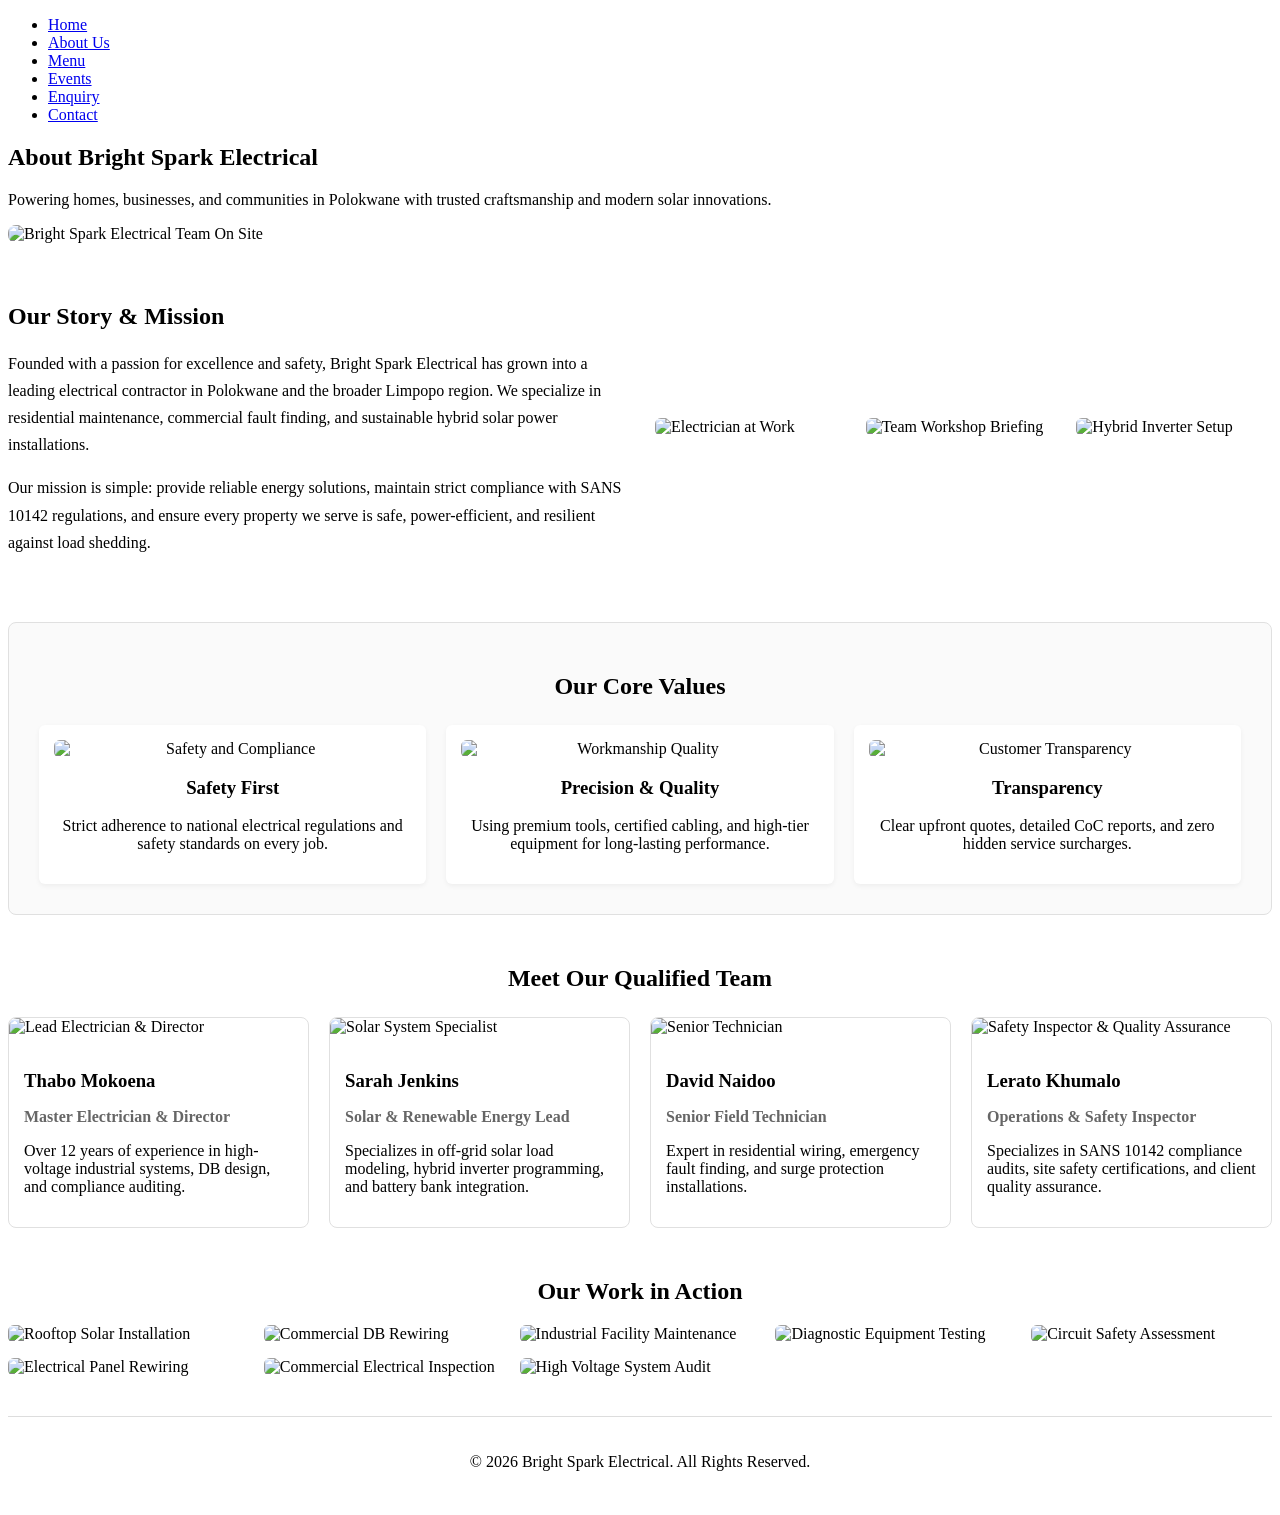
==== pages/aboutus.html @ 5223aad1 "PART 2 CSS" ====
<!DOCTYPE html>
<html lang="en">
<head>
    <meta charset="UTF-8">
    <meta name="viewport" content="width=device-width, initial-scale=1.0">
    <title>Bright Spark Electrical | About Us</title>
    <link rel="stylesheet" href="css/style.css">
</head>
<body>

    <header>
        <nav>
            <ul>
                <li><a href="../index.html">Home</a></li>
                <li><a href="aboutus.html" class="active">About Us</a></li>
                <li><a href="menu.html">Menu</a></li>
                <li><a href="events.html">Events</a></li>
                <li><a href="enquiry.html">Enquiry</a></li>
                <li><a href="contact.html">Contact</a></li>
            </ul>
        </nav>
    </header>

    <main>
        <!-- Page Title & Header Banner -->
        <section class="page-title">
            <h2>About Bright Spark Electrical</h2>
            <p>Powering homes, businesses, and communities in Polokwane with trusted craftsmanship and modern solar innovations.</p>
        </section>

        <!-- Main Banner Image -->
        <section class="hero-image-banner" style="margin-bottom: 40px;">
            <img src="https://images.unsplash.com/photo-1581092160607-ee22621dd758?q=80&w=1200&auto=format&fit=max" alt="Bright Spark Electrical Team On Site" style="width: 100%; height: auto; display: block; border-radius: 8px;">
        </section>

        <!-- Story & Mission Section -->
        <section class="about-story" style="display: grid; grid-template-columns: repeat(auto-fit, minmax(300px, 1fr)); gap: 30px; align-items: center; margin-bottom: 50px;">
            <div class="story-text">
                <h2>Our Story & Mission</h2>
                <p style="line-height: 1.7; margin-bottom: 15px;">
                    Founded with a passion for excellence and safety, Bright Spark Electrical has grown into a leading electrical contractor in Polokwane and the broader Limpopo region. We specialize in residential maintenance, commercial fault finding, and sustainable hybrid solar power installations.
                </p>
                <p style="line-height: 1.7;">
                    Our mission is simple: provide reliable energy solutions, maintain strict compliance with SANS 10142 regulations, and ensure every property we serve is safe, power-efficient, and resilient against load shedding.
                </p>
            </div>
            <!-- Story Gallery -->
            <div class="story-gallery" style="display: grid; grid-template-columns: repeat(auto-fit, minmax(140px, 1fr)); gap: 15px;">
                <img src="https://images.unsplash.com/photo-1621905251189-08b45d6a269e?q=80&w=600&auto=format&fit=max" alt="Electrician at Work" style="width: 100%; height: auto; display: block; border-radius: 6px;">
                <img src="https://images.unsplash.com/photo-1511578314322-379afb476865?q=80&w=600&auto=format&fit=max" alt="Team Workshop Briefing" style="width: 100%; height: auto; display: block; border-radius: 6px;">
                <img src="https://images.unsplash.com/photo-1542332213-9b5a5a3fad35?q=80&w=600&auto=format&fit=max" alt="Hybrid Inverter Setup" style="width: 100%; height: auto; display: block; border-radius: 6px;">
            </div>
        </section>

        <!-- Core Values Section -->
        <section class="core-values" style="margin-bottom: 50px; background: #fafafa; padding: 30px; border-radius: 8px; border: 1px solid #e0e0e0;">
            <h2 style="text-align: center; margin-bottom: 25px;">Our Core Values</h2>
            <div class="values-grid" style="display: grid; grid-template-columns: repeat(auto-fit, minmax(220px, 1fr)); gap: 20px;">
                
                <div class="value-card" style="text-align: center; padding: 15px; background: white; border-radius: 6px; box-shadow: 0 2px 5px rgba(0,0,0,0.05);">
                    <img src="https://images.unsplash.com/photo-1454165804606-c3d57bc86b40?q=80&w=600&auto=format&fit=max" alt="Safety and Compliance" style="width: 100%; height: auto; display: block; border-radius: 6px; margin-bottom: 10px;">
                    <h3>Safety First</h3>
                    <p>Strict adherence to national electrical regulations and safety standards on every job.</p>
                </div>

                <div class="value-card" style="text-align: center; padding: 15px; background: white; border-radius: 6px; box-shadow: 0 2px 5px rgba(0,0,0,0.05);">
                    <img src="https://images.unsplash.com/photo-1504384308090-c894fdcc538d?q=80&w=600&auto=format&fit=max" alt="Workmanship Quality" style="width: 100%; height: auto; display: block; border-radius: 6px; margin-bottom: 10px;">
                    <h3>Precision & Quality</h3>
                    <p>Using premium tools, certified cabling, and high-tier equipment for long-lasting performance.</p>
                </div>

                <div class="value-card" style="text-align: center; padding: 15px; background: white; border-radius: 6px; box-shadow: 0 2px 5px rgba(0,0,0,0.05);">
                    <img src="https://images.unsplash.com/photo-1513836279014-a89f7a76ae86?q=80&w=600&auto=format&fit=max" alt="Customer Transparency" style="width: 100%; height: auto; display: block; border-radius: 6px; margin-bottom: 10px;">
                    <h3>Transparency</h3>
                    <p>Clear upfront quotes, detailed CoC reports, and zero hidden service surcharges.</p>
                </div>

            </div>
        </section>

        <!-- Leadership & Team Showcase -->
        <section class="team-section" style="margin-bottom: 50px;">
            <h2 style="text-align: center; margin-bottom: 25px;">Meet Our Qualified Team</h2>
            <div class="team-grid" style="display: grid; grid-template-columns: repeat(auto-fit, minmax(240px, 1fr)); gap: 20px;">
                
                <article class="team-card" style="border: 1px solid #e0e0e0; border-radius: 8px; overflow: hidden; background: #fff;">
                    <img src="https://images.unsplash.com/photo-1560250097-0b93528c311a?q=80&w=600&auto=format&fit=max" alt="Lead Electrician & Director" style="width: 100%; height: auto; display: block; border-radius: 8px 8px 0 0;">
                    <div style="padding: 15px;">
                        <h3 style="margin-bottom: 5px;">Thabo Mokoena</h3>
                        <p style="color: #666; font-weight: bold; margin-bottom: 10px;">Master Electrician & Director</p>
                        <p>Over 12 years of experience in high-voltage industrial systems, DB design, and compliance auditing.</p>
                    </div>
                </article>

                <article class="team-card" style="border: 1px solid #e0e0e0; border-radius: 8px; overflow: hidden; background: #fff;">
                    <img src="https://images.unsplash.com/photo-1573496359142-b8d87734a5a2?q=80&w=600&auto=format&fit=max" alt="Solar System Specialist" style="width: 100%; height: auto; display: block; border-radius: 8px 8px 0 0;">
                    <div style="padding: 15px;">
                        <h3 style="margin-bottom: 5px;">Sarah Jenkins</h3>
                        <p style="color: #666; font-weight: bold; margin-bottom: 10px;">Solar & Renewable Energy Lead</p>
                        <p>Specializes in off-grid solar load modeling, hybrid inverter programming, and battery bank integration.</p>
                    </div>
                </article>

                <article class="team-card" style="border: 1px solid #e0e0e0; border-radius: 8px; overflow: hidden; background: #fff;">
                    <img src="https://images.unsplash.com/photo-1519085360753-af0119f7cbe7?q=80&w=600&auto=format&fit=max" alt="Senior Technician" style="width: 100%; height: auto; display: block; border-radius: 8px 8px 0 0;">
                    <div style="padding: 15px;">
                        <h3 style="margin-bottom: 5px;">David Naidoo</h3>
                        <p style="color: #666; font-weight: bold; margin-bottom: 10px;">Senior Field Technician</p>
                        <p>Expert in residential wiring, emergency fault finding, and surge protection installations.</p>
                    </div>
                </article>

                <article class="team-card" style="border: 1px solid #e0e0e0; border-radius: 8px; overflow: hidden; background: #fff;">
                    <img src="https://images.unsplash.com/photo-1573497019940-1c28c88b4f3e?q=80&w=600&auto=format&fit=max" alt="Safety Inspector & Quality Assurance" style="width: 100%; height: auto; display: block; border-radius: 8px 8px 0 0;">
                    <div style="padding: 15px;">
                        <h3 style="margin-bottom: 5px;">Lerato Khumalo</h3>
                        <p style="color: #666; font-weight: bold; margin-bottom: 10px;">Operations & Safety Inspector</p>
                        <p>Specializes in SANS 10142 compliance audits, site safety certifications, and client quality assurance.</p>
                    </div>
                </article>

            </div>
        </section>

        <!-- Project Photo Gallery Showcase -->
        <section class="gallery-showcase" style="margin-bottom: 40px;">
            <h2 style="text-align: center; margin-bottom: 20px;">Our Work in Action</h2>
            <div class="gallery-grid" style="display: grid; grid-template-columns: repeat(auto-fit, minmax(200px, 1fr)); gap: 15px;">
                <img src="https://images.unsplash.com/photo-1509391365360-2e959784a276?q=80&w=600&auto=format&fit=max" alt="Rooftop Solar Installation" style="width: 100%; height: auto; display: block; border-radius: 6px;">
                <img src="https://images.unsplash.com/photo-1558494949-ef010cbdcc31?q=80&w=600&auto=format&fit=max" alt="Commercial DB Rewiring" style="width: 100%; height: auto; display: block; border-radius: 6px;">
                <img src="https://images.unsplash.com/photo-1497435334941-8c899ee9e8e9?q=80&w=600&auto=format&fit=max" alt="Industrial Facility Maintenance" style="width: 100%; height: auto; display: block; border-radius: 6px;">
                <img src="https://images.unsplash.com/photo-1581092580497-e0d23cbdf1dc?q=80&w=600&auto=format&fit=max" alt="Diagnostic Equipment Testing" style="width: 100%; height: auto; display: block; border-radius: 6px;">
                <img src="https://images.unsplash.com/photo-1530124566582-a618bc2615dc?q=80&w=600&auto=format&fit=max" alt="Circuit Safety Assessment" style="width: 100%; height: auto; display: block; border-radius: 6px;">
                <img src="https://images.unsplash.com/photo-1572981779307-38b8cabb2407?q=80&w=600&auto=format&fit=max" alt="Electrical Panel Rewiring" style="width: 100%; height: auto; display: block; border-radius: 6px;">
                <img src="https://images.unsplash.com/photo-1581092335397-9583fe92d232?q=80&w=600&auto=format&fit=max" alt="Commercial Electrical Inspection" style="width: 100%; height: auto; display: block; border-radius: 6px;">
                <img src="https://images.unsplash.com/photo-1581092162384-8987c1d64718?q=80&w=600&auto=format&fit=max" alt="High Voltage System Audit" style="width: 100%; height: auto; display: block; border-radius: 6px;">
            </div>
        </section>
    </main>

    <footer class="main-footer" style="margin-top: 40px; text-align: center; padding: 20px 0; border-top: 1px solid #ddd;">
        <div class="footer-content">
            <p>&copy; 2026 Bright Spark Electrical. All Rights Reserved.</p>
        </div>
    </footer>

</body>
</html>
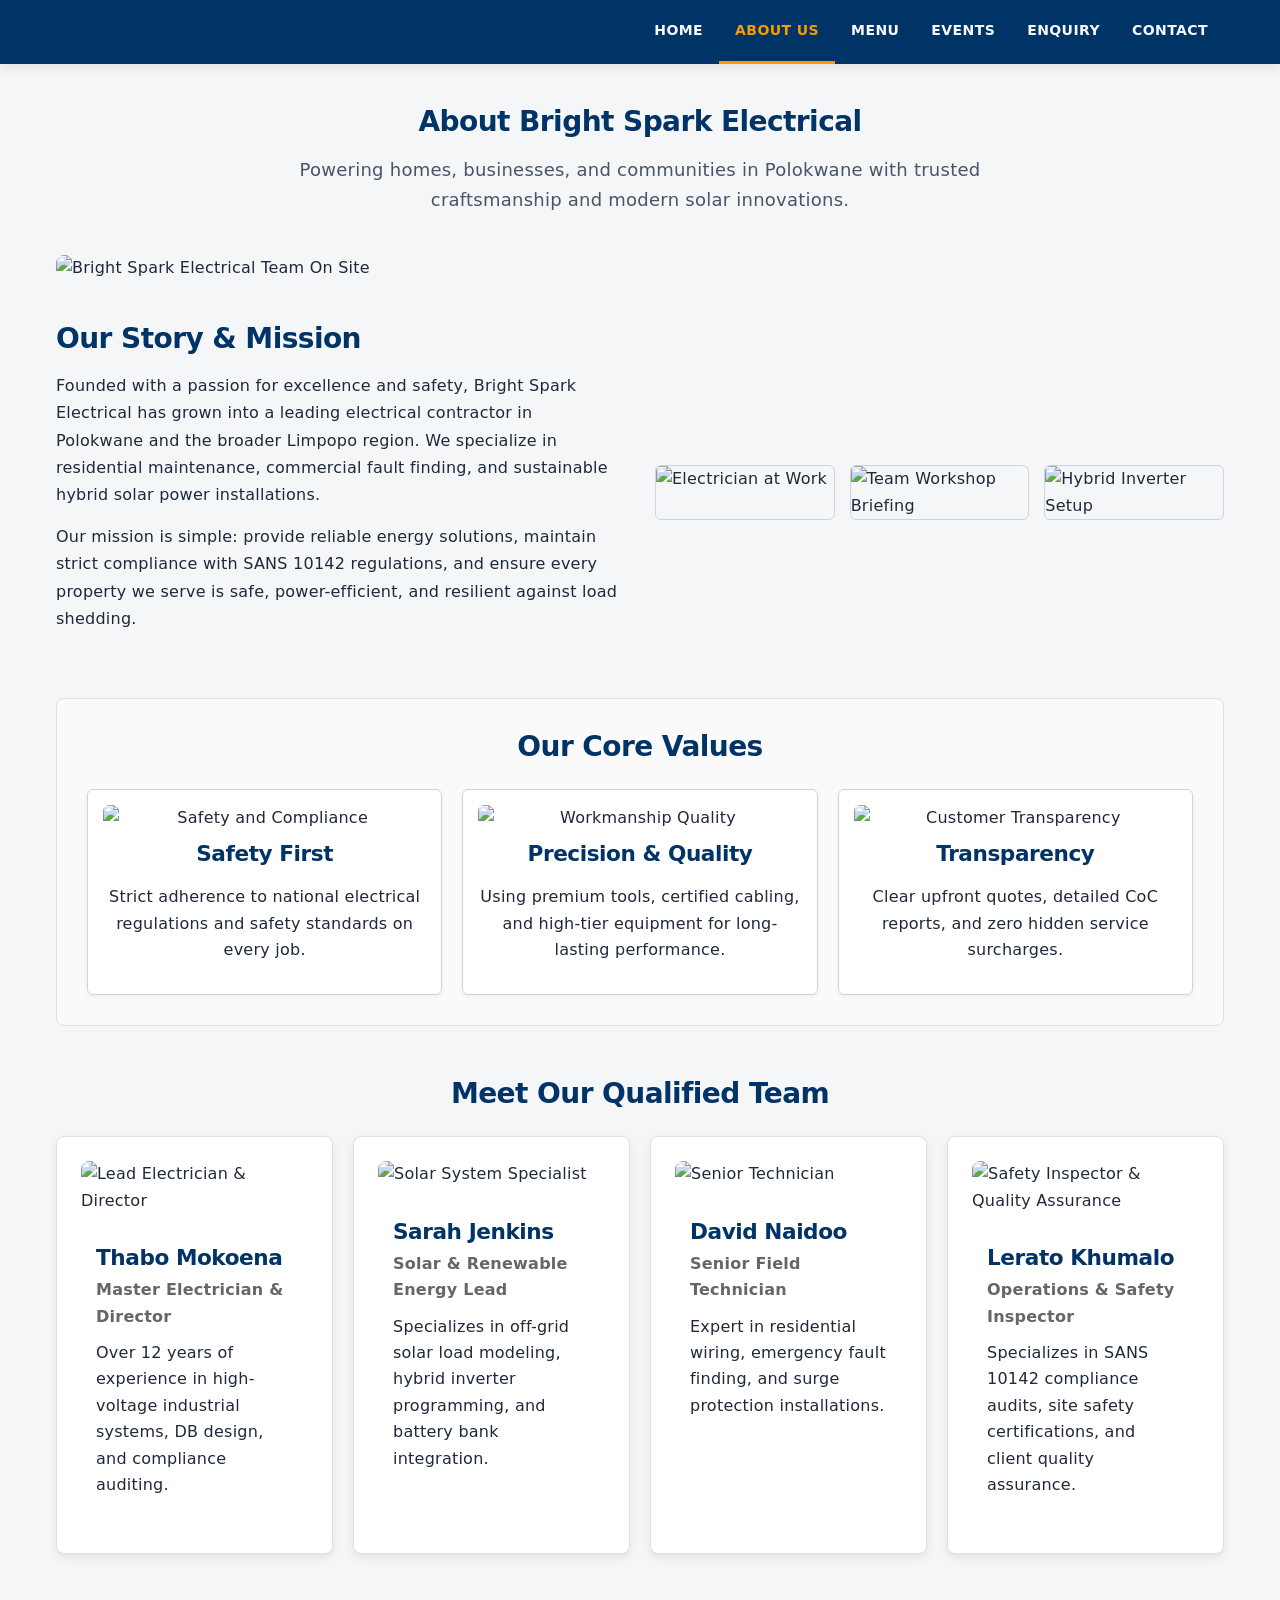
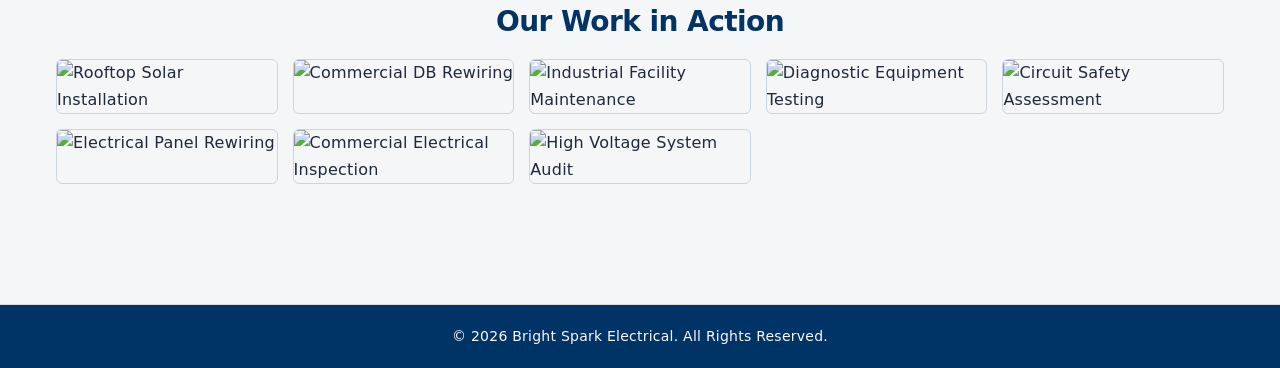
==== commit 8eda95bd: "updated css css" ====
--- a/pages/aboutus.html
+++ b/pages/aboutus.html
@@ -4,7 +4,7 @@
     <meta charset="UTF-8">
     <meta name="viewport" content="width=device-width, initial-scale=1.0">
     <title>Bright Spark Electrical | About Us</title>
-    <link rel="stylesheet" href="css/style.css">
+    <link rel="stylesheet" href="../Micellanous/style.css">
 </head>
 <body>
 
--- a/Micellanous/style.css
+++ b/Micellanous/style.css
@@ -0,0 +1,479 @@
+/* ==========================================================================
+   1. CSS RESET & GLOBAL BOX-SIZING
+   ========================================================================== */
+*, *::before, *::after {
+    box-sizing: border-box;
+    margin: 0;
+    padding: 0;
+}
+
+html {
+    font-size: 100%; /* 16px base font size */
+    scroll-behavior: smooth;
+}
+
+body {
+    background-color: var(--color-bg-light);
+    color: var(--color-text-dark);
+    font-family: var(--font-primary);
+    font-size: 1rem;
+    line-height: 1.65;
+    letter-spacing: 0.015em;
+    min-height: 100vh;
+    display: flex;
+    flex-direction: column;
+}
+
+/* ==========================================================================
+   2. CUSTOM VARIABLES (DESIGN TOKENS)
+   ========================================================================== */
+:root {
+    /* Color Palette */
+    --color-primary: #003366;       /* Deep Electrical Navy */
+    --color-primary-hover: #002244;
+    --color-accent: #ff9900;        /* Bright Spark Amber/Gold */
+    --color-accent-hover: #e68a00;
+    --color-text-dark: #1e293b;     /* Charcoal body text */
+    --color-text-light: #f8fafc;    /* Clean off-white */
+    --color-bg-light: #f4f6f8;
+    --color-bg-card: #ffffff;
+    --color-border: #cbd5e1;
+    --color-shadow: rgba(0, 0, 0, 0.08);
+    --color-shadow-hover: rgba(0, 0, 0, 0.16);
+
+    /* Typography Scale */
+    --font-primary: 'Segoe UI', system-ui, -apple-system, BlinkMacSystemFont, Roboto, sans-serif;
+    --fs-h1: 2.25rem;  /* 36px */
+    --fs-h2: 1.75rem;  /* 28px */
+    --fs-h3: 1.35rem;  /* 21.6px */
+    --fs-body: 1rem;    /* 16px */
+    --fs-small: 0.875rem; /* 14px */
+
+    /* Spacing Scale */
+    --spacing-xs: 0.5rem;   /* 8px */
+    --spacing-sm: 1rem;     /* 16px */
+    --spacing-md: 1.5rem;   /* 24px */
+    --spacing-lg: 2.5rem;   /* 40px */
+    --spacing-xl: 4rem;     /* 64px */
+
+    /* Visual Decor */
+    --radius-sm: 6px;
+    --radius-md: 10px;
+    --transition-fast: all 0.25s ease-in-out;
+}
+
+/* ==========================================================================
+   3. BASE TYPOGRAPHY
+   ========================================================================== */
+h1, h2, h3, h4 {
+    color: var(--color-primary);
+    font-weight: 700;
+    line-height: 1.25;
+    letter-spacing: -0.02em;
+    margin-bottom: var(--spacing-sm);
+}
+
+h1 { font-size: var(--fs-h1); }
+h2 { font-size: var(--fs-h2); }
+h3 { font-size: var(--fs-h3); }
+
+p {
+    margin-bottom: var(--spacing-sm);
+}
+
+a {
+    color: var(--color-primary);
+    text-decoration: none;
+    transition: var(--transition-fast);
+}
+
+a:hover, a:focus {
+    color: var(--color-accent);
+}
+
+ul, ol {
+    list-style-position: inside;
+    margin-bottom: var(--spacing-sm);
+}
+
+/* ==========================================================================
+   4. LAYOUT & CONTAINER STRUCTURE
+   ========================================================================== */
+header {
+    background-color: var(--color-primary);
+    box-shadow: 0 4px 12px var(--color-shadow);
+    position: sticky;
+    top: 0;
+    z-index: 1000;
+}
+
+nav {
+    max-width: 1200px;
+    margin: 0 auto;
+    padding: 0 var(--spacing-sm);
+}
+
+nav ul {
+    display: flex;
+    justify-content: flex-end;
+    align-items: center;
+    list-style: none;
+    margin: 0;
+    padding: 0;
+}
+
+nav ul li a {
+    color: var(--color-text-light);
+    display: inline-block;
+    padding: 1.2rem 1rem;
+    font-weight: 600;
+    letter-spacing: 0.03em;
+    text-transform: uppercase;
+    font-size: var(--fs-small);
+    border-bottom: 3px solid transparent;
+}
+
+/* Active Page & Hover States */
+nav ul li a:hover,
+nav ul li a:focus {
+    color: var(--color-accent);
+    background-color: rgba(255, 255, 255, 0.05);
+}
+
+nav ul li a.active {
+    color: var(--color-accent);
+    border-bottom-color: var(--color-accent);
+}
+
+main {
+    flex: 1;
+    max-width: 1200px;
+    width: 100%;
+    margin: 0 auto;
+    padding: var(--spacing-lg) var(--spacing-sm);
+}
+
+/* Section Header Banners */
+.page-title {
+    text-align: center;
+    margin-bottom: var(--spacing-lg);
+}
+
+.page-title p {
+    color: #475569;
+    font-size: 1.125rem;
+    max-width: 700px;
+    margin: 0 auto;
+}
+
+/* ==========================================================================
+   5. GRID & FLEXBOX COMPONENT STYLES
+   ========================================================================== */
+/* Hero Banner Component */
+.hero-section {
+    position: relative;
+    border-radius: var(--radius-md);
+    overflow: hidden;
+    margin-bottom: var(--spacing-lg);
+    box-shadow: 0 8px 20px var(--color-shadow);
+}
+
+.hero-section img {
+    width: 100%;
+    height: 420px;
+    object-fit: cover;
+    display: block;
+}
+
+.hero-text {
+    position: absolute;
+    top: 50%;
+    left: 50%;
+    transform: translate(-50%, -50%);
+    background: rgba(0, 51, 102, 0.88);
+    color: var(--color-text-light);
+    padding: var(--spacing-md) var(--spacing-lg);
+    border-radius: var(--radius-sm);
+    text-align: center;
+    width: 85%;
+    max-width: 800px;
+    backdrop-filter: blur(4px);
+    border-left: 5px solid var(--color-accent);
+}
+
+.hero-text h1 {
+    color: var(--color-text-light);
+    margin-bottom: var(--spacing-xs);
+}
+
+/* Multi-Column Cards Grid */
+.cards-grid, .projects-grid, .values-grid, .team-grid {
+    display: grid;
+    grid-template-columns: repeat(auto-fit, minmax(280px, 1fr));
+    gap: var(--spacing-md);
+}
+
+.card, .project-card, .value-card, .team-card, .contact-card, .map-card {
+    background-color: var(--color-bg-card);
+    border: 1px solid var(--color-border);
+    border-radius: var(--radius-sm);
+    padding: var(--spacing-md);
+    box-shadow: 0 4px 10px var(--color-shadow);
+    transition: var(--transition-fast);
+}
+
+/* Card Hover Interactions */
+.card:hover, .project-card:hover, .team-card:hover, .value-card:hover {
+    transform: translateY(-6px);
+    box-shadow: 0 12px 24px var(--color-shadow-hover);
+    border-color: var(--color-accent);
+}
+
+.card img, .project-card img, .team-card img, .value-card img {
+    width: 100%;
+    height: 200px;
+    object-fit: cover;
+    border-radius: var(--radius-sm);
+    margin-bottom: var(--spacing-sm);
+}
+
+/* Image Galleries */
+.gallery-grid, .event-gallery, .story-gallery {
+    display: grid;
+    grid-template-columns: repeat(auto-fit, minmax(180px, 1fr));
+    gap: var(--spacing-sm);
+    margin-top: var(--spacing-sm);
+}
+
+.gallery-grid img, .event-gallery img, .story-gallery img {
+    width: 100%;
+    height: 160px;
+    object-fit: cover;
+    border-radius: var(--radius-sm);
+    border: 1px solid var(--color-border);
+    transition: var(--transition-fast);
+}
+
+.gallery-grid img:hover, .event-gallery img:hover, .story-gallery img:hover {
+    transform: scale(1.03);
+    border-color: var(--color-accent);
+}
+
+/* Structured Form Styling */
+.form-section {
+    max-width: 800px;
+    margin: 0 auto;
+    background: var(--color-bg-card);
+    padding: var(--spacing-lg);
+    border-radius: var(--radius-md);
+    border: 1px solid var(--color-border);
+    box-shadow: 0 6px 18px var(--color-shadow);
+}
+
+fieldset {
+    border: 1px solid var(--color-border);
+    padding: var(--spacing-md);
+    border-radius: var(--radius-sm);
+    margin-bottom: var(--spacing-md);
+}
+
+legend {
+    color: var(--color-primary);
+    font-weight: 700;
+    padding: 0 var(--spacing-xs);
+}
+
+.form-group {
+    margin-bottom: var(--spacing-sm);
+}
+
+.form-group label {
+    display: block;
+    font-weight: 600;
+    margin-bottom: 0.35rem;
+    color: var(--color-text-dark);
+}
+
+.form-group input,
+.form-group select,
+.form-group textarea {
+    width: 100%;
+    padding: 0.75rem;
+    border: 1px solid var(--color-border);
+    border-radius: var(--radius-sm);
+    font-family: inherit;
+    font-size: var(--fs-body);
+    background-color: #f9fafb;
+    transition: var(--transition-fast);
+}
+
+.form-group input:focus,
+.form-group select:focus,
+.form-group textarea:focus {
+    outline: none;
+    border-color: var(--color-primary);
+    background-color: #ffffff;
+    box-shadow: 0 0 0 3px rgba(0, 51, 102, 0.15);
+}
+
+/* Button & Interactive States */
+.btn {
+    display: inline-block;
+    padding: 0.85rem 1.75rem;
+    font-size: 1rem;
+    font-weight: 700;
+    text-align: center;
+    border: none;
+    border-radius: var(--radius-sm);
+    cursor: pointer;
+    transition: var(--transition-fast);
+}
+
+.btn-primary {
+    background-color: var(--color-accent);
+    color: #000000;
+}
+
+.btn-primary:hover, .btn-primary:focus {
+    background-color: var(--color-accent-hover);
+    transform: translateY(-2px);
+    box-shadow: 0 4px 12px rgba(230, 138, 0, 0.3);
+}
+
+.btn-primary:active {
+    transform: translateY(0);
+}
+
+/* Contact Layout Grid */
+.contact-details-grid {
+    display: grid;
+    grid-template-columns: 1fr 1fr;
+    gap: var(--spacing-md);
+}
+
+/* Custom Pseudo-Classes Utility */
+.cards-grid article:nth-child(even) {
+    background-color: #f8fafc;
+}
+
+/* ==========================================================================
+   6. FOOTER STYLING
+   ========================================================================== */
+.main-footer {
+    background-color: var(--color-primary);
+    color: var(--color-text-light);
+    text-align: center;
+    padding: var(--spacing-md) 0;
+    margin-top: auto;
+    border-top: 4px solid var(--color-accent);
+}
+
+.main-footer p {
+    margin: 0;
+    font-size: var(--fs-small);
+}
+
+/* ==========================================================================
+   7. RESPONSIVE MEDIA QUERIES (BREAKPOINTS)
+   ========================================================================== */
+
+/* --------------------------------------------------------------------------
+   TABLET BREAKPOINT (max-width: 1023px)
+   -------------------------------------------------------------------------- */
+@media screen and (max-width: 1023px) {
+    :root {
+        --fs-h1: 1.85rem;
+        --fs-h2: 1.5rem;
+    }
+
+    main {
+        padding: var(--spacing-md) var(--spacing-sm);
+    }
+
+    .hero-section img {
+        height: 320px;
+    }
+
+    .hero-text {
+        width: 90%;
+        padding: var(--spacing-sm);
+    }
+
+    .contact-details-grid {
+        grid-template-columns: 1fr; /* Stack contact info and map vertically */
+    }
+
+    .cards-grid, .projects-grid, .team-grid {
+        grid-template-columns: repeat(2, 1fr); /* 2 Columns on Tablet */
+    }
+}
+
+/* --------------------------------------------------------------------------
+   MOBILE BREAKPOINT (max-width: 767px)
+   -------------------------------------------------------------------------- */
+@media screen and (max-width: 767px) {
+    :root {
+        --fs-h1: 1.5rem;
+        --fs-h2: 1.25rem;
+        --fs-h3: 1.1rem;
+        --fs-body: 0.95rem;
+    }
+
+    /* Stacked Mobile Navigation Menu */
+    nav ul {
+        flex-direction: column;
+        width: 100%;
+        padding: var(--spacing-xs) 0;
+    }
+
+    nav ul li {
+        width: 100%;
+        text-align: center;
+    }
+
+    nav ul li a {
+        width: 100%;
+        padding: 0.75rem var(--spacing-sm);
+        border-bottom: 1px solid rgba(255, 255, 255, 0.1);
+    }
+
+    nav ul li a.active {
+        border-bottom: 1px solid var(--color-accent);
+        background-color: rgba(255, 255, 255, 0.08);
+    }
+
+    /* Single-Column Stack Layout */
+    .cards-grid, 
+    .projects-grid, 
+    .values-grid, 
+    .team-grid, 
+    .gallery-grid, 
+    .event-gallery, 
+    .story-gallery {
+        grid-template-columns: 1fr; /* Single column on phone screens */
+    }
+
+    .hero-section img {
+        height: 250px;
+    }
+
+    .hero-text {
+        position: relative;
+        top: 0;
+        left: 0;
+        transform: none;
+        width: 100%;
+        background: var(--color-primary);
+        border-radius: 0;
+        border-left: none;
+        border-top: 4px solid var(--color-accent);
+    }
+
+    .form-section {
+        padding: var(--spacing-sm);
+    }
+
+    .btn {
+        width: 100%; /* Full width submit buttons on mobile */
+    }
+}
